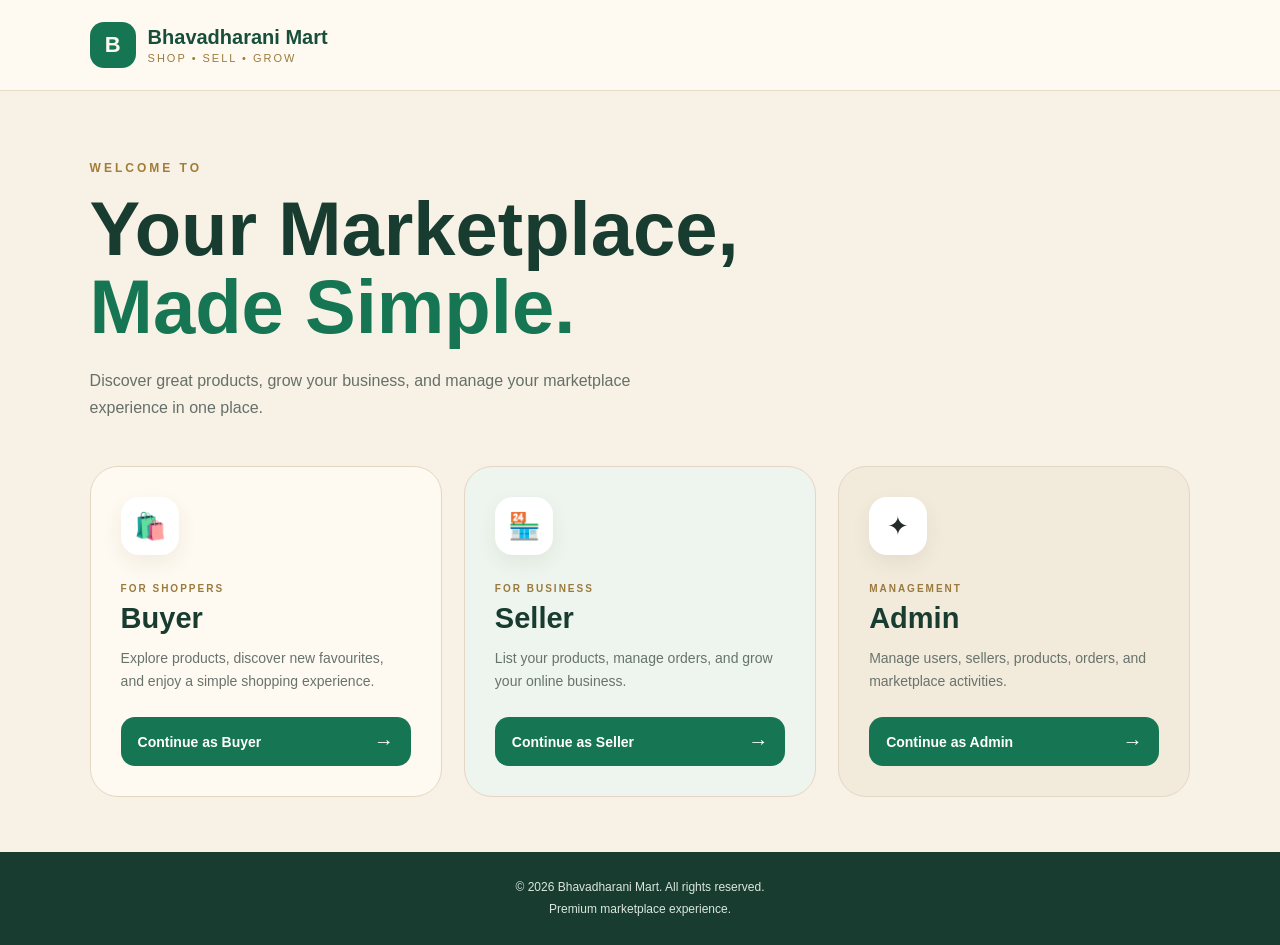
==== index.html @ 81894772 "Initial commit" ====
<!DOCTYPE html>
<html lang="en">
<head>
    <meta charset="UTF-8">
    <meta name="viewport" content="width=device-width, initial-scale=1.0">
    <title>Bhavadharani Mart</title>
    <link rel="stylesheet" href="style.css">
</head>

<body>

    <header class="top-bar">
        <div class="brand">
            <div class="brand-mark">B</div>

            <div>
                <h1>Bhavadharani Mart</h1>
                <p>SHOP • SELL • GROW</p>
            </div>
        </div>
    </header>


    <main class="landing">

        <section class="welcome-section">

            <p class="small-label">WELCOME TO</p>

            <h2>
                Your Marketplace,
                <br>
                <span>Made Simple.</span>
            </h2>

            <p class="welcome-text">
                Discover great products, grow your business,
                and manage your marketplace experience in one place.
            </p>

        </section>


        <section class="role-section">

            <!-- Buyer -->

            <div class="role-card buyer-card">

                <div class="role-icon">🛍️</div>

                <p class="role-label">FOR SHOPPERS</p>

                <h3>Buyer</h3>

                <p>
                    Explore products, discover new favourites,
                    and enjoy a simple shopping experience.
                </p>

                <a href="login.html" class="role-button">
                    Continue as Buyer
                    <span>→</span>
                </a>

            </div>


            <!-- Seller -->

            <div class="role-card seller-card">

                <div class="role-icon">🏪</div>

                <p class="role-label">FOR BUSINESS</p>

                <h3>Seller</h3>

                <p>
                    List your products, manage orders,
                    and grow your online business.
                </p>

                <a href="seller-login.html" class="role-button">
                    Continue as Seller
                    <span>→</span>
                </a>

            </div>


            <!-- Admin -->

            <div class="role-card admin-card">

                <div class="role-icon">✦</div>

                <p class="role-label">MANAGEMENT</p>

                <h3>Admin</h3>

                <p>
                    Manage users, sellers, products,
                    orders, and marketplace activities.
                </p>

                <a href="admin-login.html" class="role-button">
                    Continue as Admin
                    <span>→</span>
                </a>

            </div>

        </section>

    </main>


    <footer>

        <p>© 2026 Bhavadharani Mart. All rights reserved.</p>

        <p>Premium marketplace experience.</p>

    </footer>

</body>
</html>
---- style.css ----
* {
    margin: 0;
    padding: 0;
    box-sizing: border-box;
}

body {
    font-family: Arial, Helvetica, sans-serif;
    background: #f7f1e6;
    color: #252b27;
    min-height: 100vh;
}


/* HEADER */

.top-bar {
    width: 100%;
    padding: 22px 7%;
    background: #fffaf1;
    border-bottom: 1px solid #e7dcc8;
}

.brand {
    display: flex;
    align-items: center;
    gap: 12px;
}

.brand-mark {
    width: 46px;
    height: 46px;
    border-radius: 14px;
    background: #167653;
    color: #fffaf1;
    display: flex;
    align-items: center;
    justify-content: center;
    font-size: 22px;
    font-weight: bold;
}

.brand h1 {
    font-size: 20px;
    color: #174f3b;
}

.brand p {
    margin-top: 3px;
    font-size: 11px;
    letter-spacing: 2px;
    color: #9b7a3d;
}


/* MAIN */

.landing {
    width: 86%;
    max-width: 1250px;
    margin: auto;
    padding: 70px 0 55px;
}


/* WELCOME */

.welcome-section {
    max-width: 720px;
    margin-bottom: 45px;
}

.small-label {
    color: #a27d38;
    font-size: 12px;
    font-weight: bold;
    letter-spacing: 3px;
    margin-bottom: 15px;
}

.welcome-section h2 {
    font-size: clamp(42px, 6vw, 76px);
    line-height: 1.02;
    font-weight: 700;
    color: #183d30;
}

.welcome-section h2 span {
    color: #167653;
}

.welcome-text {
    max-width: 600px;
    margin-top: 22px;
    color: #667069;
    font-size: 16px;
    line-height: 1.7;
}


/* ROLE CARDS */

.role-section {
    display: grid;
    grid-template-columns: repeat(3, 1fr);
    gap: 22px;
}

.role-card {
    min-height: 330px;
    padding: 30px;
    border-radius: 28px;
    position: relative;
    overflow: hidden;
    border: 1px solid #e3d7c3;
    transition: transform 0.25s ease, box-shadow 0.25s ease;
}

.role-card:hover {
    transform: translateY(-7px);
    box-shadow: 0 18px 40px rgba(40, 60, 48, 0.12);
}

.buyer-card {
    background: #fffaf1;
}

.seller-card {
    background: #edf5ee;
}

.admin-card {
    background: #f2eadb;
}

.role-icon {
    width: 58px;
    height: 58px;
    border-radius: 18px;
    background: #ffffff;
    display: flex;
    align-items: center;
    justify-content: center;
    font-size: 26px;
    margin-bottom: 28px;
    box-shadow: 0 8px 20px rgba(50, 50, 30, 0.07);
}

.role-label {
    font-size: 10px;
    font-weight: bold;
    letter-spacing: 2px;
    color: #9b7a3d;
    margin-bottom: 8px;
}

.role-card h3 {
    font-size: 29px;
    color: #183d30;
    margin-bottom: 12px;
}

.role-card > p:not(.role-label) {
    color: #68736c;
    font-size: 14px;
    line-height: 1.6;
    max-width: 290px;
}

.role-button {
    display: flex;
    align-items: center;
    justify-content: space-between;
    text-decoration: none;
    margin-top: 25px;
    width: 100%;
    padding: 13px 17px;
    border-radius: 14px;
    background: #167653;
    color: white;
    font-size: 14px;
    font-weight: bold;
    transition: background 0.2s ease;
}

.role-button:hover {
    background: #105c40;
}

.role-button span {
    font-size: 20px;
}


/* FOOTER */

footer {
    text-align: center;
    padding: 25px 20px;
    background: #183d30;
    color: #dce7df;
    font-size: 12px;
    line-height: 1.8;
}


/* TABLET / MOBILE */

@media (max-width: 850px) {

    .landing {
        width: 90%;
        padding-top: 50px;
    }

    .role-section {
        grid-template-columns: 1fr;
    }

    .role-card {
        min-height: auto;
    }

    .welcome-section h2 {
        font-size: 48px;
    }
}


/* SMALL MOBILE */

@media (max-width: 500px) {

    .top-bar {
        padding: 18px 5%;
    }

    .brand h1 {
        font-size: 17px;
    }

    .brand-mark {
        width: 42px;
        height: 42px;
    }

    .landing {
        padding: 40px 0;
    }

    .welcome-section h2 {
        font-size: 40px;
    }

    .welcome-text {
        font-size: 14px;
    }

    .role-card {
        padding: 25px;
        border-radius: 22px;
    }
}

/* ============================= */
/* BUYER LOGIN PAGE */
/* ============================= */

.login-page {
    min-height: 100vh;
    display: flex;
    align-items: center;
    justify-content: center;
    padding: 40px 20px;
    background: #f7f1e6;
}

.login-box {
    width: 100%;
    max-width: 470px;
    padding: 42px;
    background: #fffaf1;
    border: 1px solid #e3d7c3;
    border-radius: 30px;
    box-shadow: 0 20px 55px rgba(40, 60, 48, 0.10);
}


/* LOGIN BRAND */

.login-brand {
    display: flex;
    align-items: center;
    gap: 12px;
    margin-bottom: 35px;
}

.login-brand .brand-mark {
    flex-shrink: 0;
}

.login-brand h1 {
    font-size: 19px;
    color: #174f3b;
}

.login-brand p {
    margin-top: 3px;
    font-size: 11px;
    color: #9b7a3d;
}


/* HEADING */

.login-heading {
    margin-bottom: 28px;
}

.login-label {
    color: #a27d38;
    font-size: 10px;
    font-weight: bold;
    letter-spacing: 2px;
    margin-bottom: 8px;
}

.login-heading h2 {
    font-size: 34px;
    color: #183d30;
    margin-bottom: 10px;
}

.login-heading > p:last-child {
    color: #68736c;
    font-size: 14px;
    line-height: 1.6;
}


/* FORM */

.form-group {
    margin-bottom: 20px;
}

.form-group label {
    display: block;
    margin-bottom: 8px;
    color: #304138;
    font-size: 13px;
    font-weight: bold;
}

.form-group input[type="text"],
.form-group input[type="password"] {
    width: 100%;
    padding: 14px 15px;
    border: 1px solid #d9cdbb;
    border-radius: 13px;
    background: #ffffff;
    color: #26332c;
    font-size: 14px;
    outline: none;
}

.form-group input:focus {
    border-color: #167653;
    box-shadow: 0 0 0 3px rgba(22, 118, 83, 0.08);
}


/* PASSWORD */

.password-box {
    position: relative;
}

.password-box input {
    padding-right: 65px !important;
}

.show-password {
    position: absolute;
    right: 12px;
    top: 50%;
    transform: translateY(-50%);
    border: none;
    background: transparent;
    color: #167653;
    font-size: 12px;
    font-weight: bold;
    cursor: pointer;
}


/* REMEMBER + FORGOT */

.login-options {
    display: flex;
    align-items: center;
    justify-content: space-between;
    margin: 5px 0 22px;
    font-size: 12px;
}

.remember-option {
    display: flex;
    align-items: center;
    gap: 7px;
    color: #68736c;
}

.remember-option input {
    accent-color: #167653;
}

.login-options a {
    color: #167653;
    text-decoration: none;
    font-weight: bold;
}


/* LOGIN BUTTON */

.login-button {
    width: 100%;
    padding: 14px;
    border: none;
    border-radius: 14px;
    background: #167653;
    color: white;
    font-size: 14px;
    font-weight: bold;
    cursor: pointer;
    transition: background 0.2s ease;
}

.login-button:hover {
    background: #105c40;
}


/* DIVIDER */

.divider {
    display: flex;
    align-items: center;
    gap: 12px;
    margin: 25px 0;
    color: #a59a8a;
    font-size: 10px;
}

.divider::before,
.divider::after {
    content: "";
    height: 1px;
    flex: 1;
    background: #e1d6c5;
}


/* SOCIAL LOGIN */

.social-login {
    display: grid;
    gap: 10px;
}

.social-button {
    width: 100%;
    padding: 12px;
    border: 1px solid #d9cdbb;
    border-radius: 13px;
    background: #ffffff;
    color: #304138;
    font-size: 13px;
    font-weight: bold;
    cursor: pointer;
}

.social-button:hover {
    background: #f2eadb;
}


/* SIGN UP */

.signup-text {
    margin-top: 25px;
    text-align: center;
    color: #68736c;
    font-size: 12px;
}

.signup-text a {
    color: #167653;
    font-weight: bold;
    text-decoration: none;
}


/* BACK LINK */

.back-link {
    display: block;
    margin-top: 20px;
    text-align: center;
    color: #9b7a3d;
    font-size: 12px;
    font-weight: bold;
    text-decoration: none;
}


/* MESSAGE */

.login-message {
    margin-top: 15px;
    text-align: center;
    color: #167653;
    font-size: 12px;
    line-height: 1.5;
}


/* MOBILE */

@media (max-width: 520px) {

    .login-page {
        padding: 20px 14px;
    }

    .login-box {
        padding: 28px 22px;
        border-radius: 24px;
    }

    .login-heading h2 {
        font-size: 29px;
    }

}

/* ============================= */
/* SELLER LOGIN PAGE */
/* ============================= */

.seller-login-page {
    min-height: 100vh;
    display: flex;
    align-items: center;
    justify-content: center;
    padding: 40px 20px;
    background: #f7f1e6;
}

.seller-login-box {
    width: 100%;
    max-width: 470px;
    padding: 42px;
    background: #fffaf1;
    border: 1px solid #e3d7c3;
    border-radius: 30px;
    box-shadow: 0 20px 55px rgba(40, 60, 48, 0.10);
}


/* SELLER BRAND */

.seller-brand {
    display: flex;
    align-items: center;
    gap: 12px;
    margin-bottom: 35px;
}

.seller-mark {
    width: 46px;
    height: 46px;
    border-radius: 14px;
    background: #167653;
    color: #fffaf1;
    display: flex;
    align-items: center;
    justify-content: center;
    font-size: 22px;
    font-weight: bold;
}

.seller-brand h1 {
    font-size: 19px;
    color: #174f3b;
}

.seller-brand p {
    margin-top: 3px;
    font-size: 11px;
    letter-spacing: 2px;
    color: #9b7a3d;
}


/* SELLER HEADING */

.seller-heading {
    margin-bottom: 28px;
}

.seller-label {
    color: #a27d38;
    font-size: 10px;
    font-weight: bold;
    letter-spacing: 2px;
    margin-bottom: 8px;
}

.seller-heading h2 {
    font-size: 34px;
    color: #183d30;
    margin-bottom: 10px;
}

.seller-heading > p:last-child {
    color: #68736c;
    font-size: 14px;
    line-height: 1.6;
}


/* SELLER FORM */

.seller-form-group {
    margin-bottom: 20px;
}

.seller-form-group label {
    display: block;
    margin-bottom: 8px;
    color: #304138;
    font-size: 13px;
    font-weight: bold;
}

.seller-form-group input {
    width: 100%;
    padding: 14px 15px;
    border: 1px solid #d9cdbb;
    border-radius: 13px;
    background: #ffffff;
    color: #26332c;
    font-size: 14px;
    outline: none;
}

.seller-form-group input:focus {
    border-color: #167653;
    box-shadow: 0 0 0 3px rgba(22, 118, 83, 0.08);
}


/* PASSWORD */

.seller-password-box {
    position: relative;
}

.seller-password-box input {
    padding-right: 65px;
}

#toggleSellerPassword {
    position: absolute;
    right: 12px;
    top: 50%;
    transform: translateY(-50%);
    border: none;
    background: transparent;
    color: #167653;
    font-size: 12px;
    font-weight: bold;
    cursor: pointer;
}


/* OPTIONS */

.seller-options {
    display: flex;
    align-items: center;
    justify-content: space-between;
    margin: 5px 0 22px;
    font-size: 12px;
}

.seller-options label {
    color: #68736c;
}

.seller-options input {
    accent-color: #167653;
}

.seller-options a {
    color: #167653;
    text-decoration: none;
    font-weight: bold;
}


/* LOGIN BUTTON */

.seller-login-button {
    width: 100%;
    padding: 14px;
    border: none;
    border-radius: 14px;
    background: #167653;
    color: white;
    font-size: 14px;
    font-weight: bold;
    cursor: pointer;
}

.seller-login-button:hover {
    background: #105c40;
}


/* DIVIDER */

.seller-divider {
    display: flex;
    align-items: center;
    gap: 12px;
    margin: 25px 0;
    color: #a59a8a;
    font-size: 10px;
}

.seller-divider::before,
.seller-divider::after {
    content: "";
    height: 1px;
    flex: 1;
    background: #e1d6c5;
}


/* NOTE */

.seller-note {
    display: flex;
    gap: 10px;
    align-items: flex-start;
    color: #68736c;
    font-size: 12px;
    line-height: 1.5;
}

.seller-note span {
    color: #167653;
    font-weight: bold;
}

.seller-note p {
    margin: 0;
}


/* BACK LINK */

.seller-back-link {
    display: block;
    margin-top: 20px;
    text-align: center;
    color: #9b7a3d;
    font-size: 12px;
    font-weight: bold;
    text-decoration: none;
}


/* MESSAGE */

.seller-login-message {
    margin-top: 15px;
    text-align: center;
    color: #167653;
    font-size: 12px;
}


/* MOBILE */

@media (max-width: 520px) {

    .seller-login-page {
        padding: 20px 14px;
    }

    .seller-login-box {
        padding: 28px 22px;
        border-radius: 24px;
    }

    .seller-heading h2 {
        font-size: 29px;
    }

}


/* ============================= */
/* SELLER DASHBOARD */
/* ============================= */

.seller-dashboard-header {
    display: flex;
    justify-content: space-between;
    align-items: center;
    padding: 22px 7%;
    background: #fffaf1;
    border-bottom: 1px solid #e3d7c3;
}

.seller-dashboard-header h1 {
    font-size: 21px;
    color: #183d30;
}

.seller-dashboard-header p {
    margin-top: 4px;
    color: #9b7a3d;
    font-size: 10px;
    letter-spacing: 2px;
    font-weight: bold;
}

#sellerLogout {
    border: none;
    padding: 10px 18px;
    border-radius: 12px;
    background: #183d30;
    color: white;
    font-weight: bold;
    cursor: pointer;
}

.seller-dashboard {
    width: 86%;
    max-width: 1250px;
    margin: auto;
    padding: 55px 0;
}

.dashboard-welcome {
    margin-bottom: 35px;
}

.dashboard-welcome > p {
    color: #a27d38;
    font-size: 10px;
    letter-spacing: 2px;
    font-weight: bold;
    margin-bottom: 8px;
}

.dashboard-welcome h2 {
    color: #183d30;
    font-size: 42px;
    margin-bottom: 10px;
}

.dashboard-welcome span {
    color: #68736c;
    font-size: 15px;
}


/* SUMMARY CARDS */

.dashboard-cards {
    display: grid;
    grid-template-columns: repeat(4, 1fr);
    gap: 18px;
}

.dashboard-card {
    padding: 25px;
    border-radius: 22px;
    background: #fffaf1;
    border: 1px solid #e3d7c3;
}

.dashboard-card h3 {
    color: #68736c;
    font-size: 13px;
    margin-bottom: 15px;
}

.dashboard-card p {
    color: #167653;
    font-size: 30px;
    font-weight: bold;
    margin-bottom: 8px;
}

.dashboard-card span {
    color: #9a968c;
    font-size: 11px;
}


/* ACTIONS */

.dashboard-actions {
    display: flex;
    gap: 14px;
    margin: 30px 0;
}

.dashboard-actions button {
    padding: 13px 20px;
    border: none;
    border-radius: 13px;
    background: #167653;
    color: white;
    font-weight: bold;
    cursor: pointer;
}

.dashboard-actions button:hover {
    background: #105c40;
}


/* MANAGEMENT */

.seller-management {
    display: grid;
    grid-template-columns: repeat(3, 1fr);
    gap: 20px;
    margin-top: 20px;
}

.management-card {
    padding: 28px;
    border-radius: 24px;
    background: #edf5ee;
    border: 1px solid #d6e2d7;
}

.management-card h3 {
    color: #183d30;
    font-size: 19px;
    margin-bottom: 12px;
}

.management-card p {
    color: #68736c;
    font-size: 13px;
    line-height: 1.6;
    margin-bottom: 20px;
}

.management-card button {
    border: none;
    padding: 10px 15px;
    border-radius: 11px;
    background: #fffaf1;
    color: #167653;
    font-weight: bold;
    cursor: pointer;
}


/* FOOTER */

.seller-dashboard-footer {
    padding: 25px;
    text-align: center;
    background: #183d30;
    color: #dce7df;
    font-size: 12px;
}


/* MOBILE */

@media (max-width: 900px) {

    .dashboard-cards {
        grid-template-columns: repeat(2, 1fr);
    }

    .seller-management {
        grid-template-columns: 1fr;
    }
}


@media (max-width: 600px) {

    .seller-dashboard-header {
        padding: 18px 5%;
    }

    .seller-dashboard-header h1 {
        font-size: 17px;
    }

    .seller-dashboard {
        width: 90%;
        padding: 40px 0;
    }

    .dashboard-welcome h2 {
        font-size: 32px;
    }

    .dashboard-cards {
        grid-template-columns: 1fr;
    }

    .dashboard-actions {
        flex-direction: column;
    }

    .dashboard-actions button {
        width: 100%;
    }
}
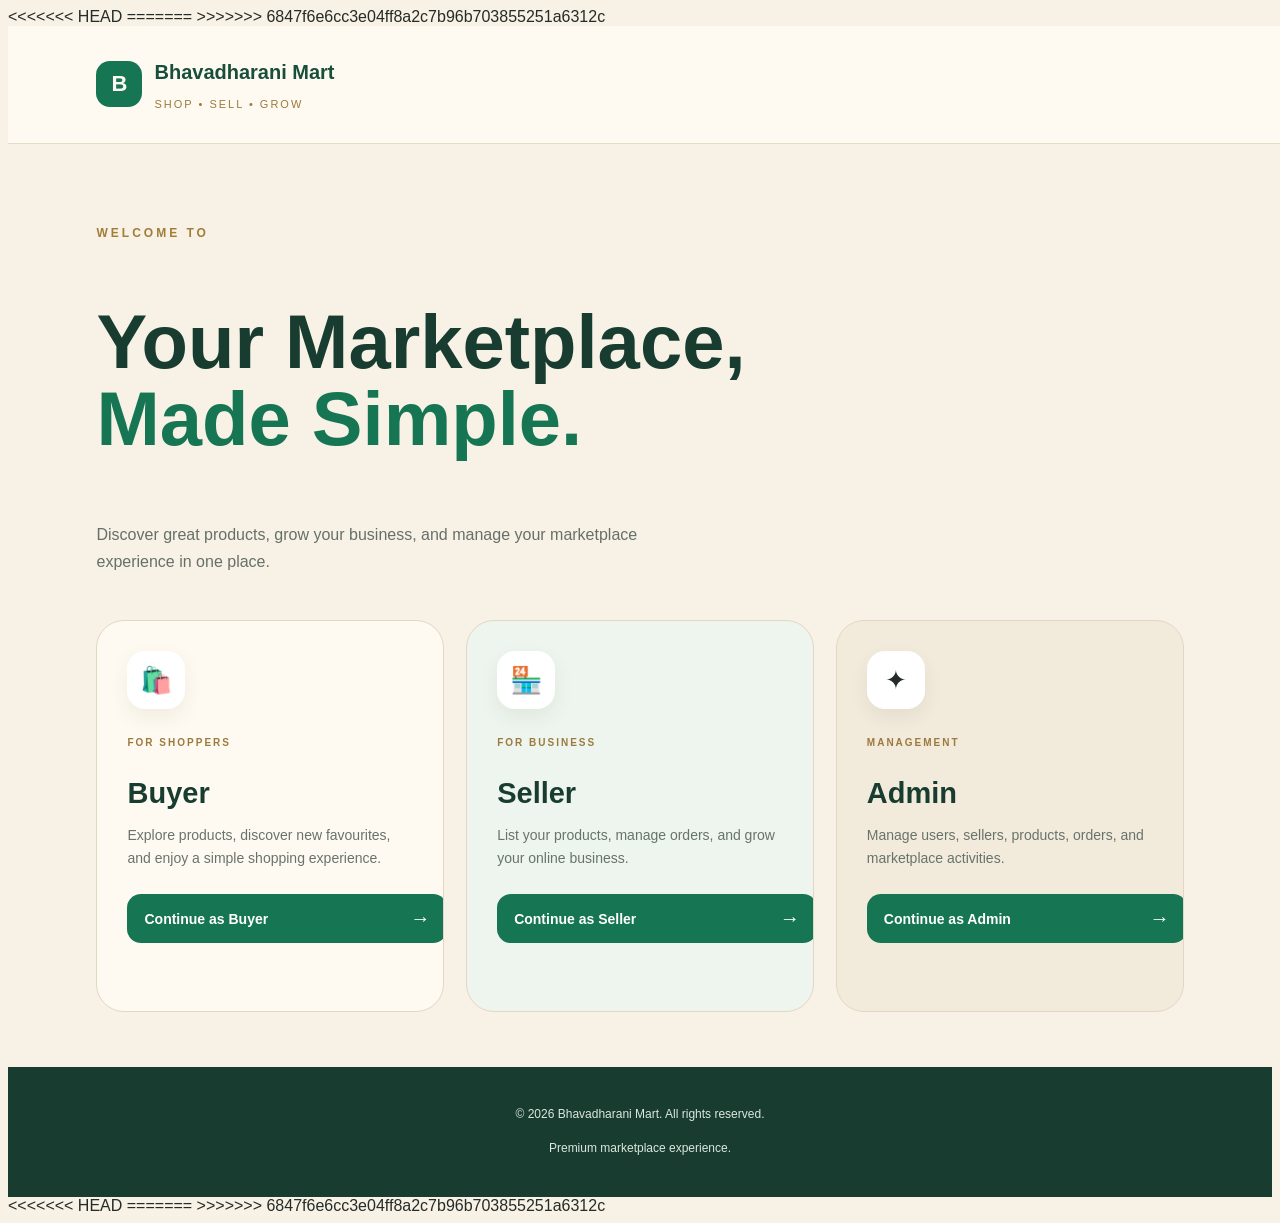
==== commit 41993a43: "Merge GitHub repository with local project" ====
--- a/index.html
+++ b/index.html
@@ -1,3 +1,7 @@
+<<<<<<< HEAD
+
+=======
+>>>>>>> 6847f6e6cc3e04ff8a2c7b96b703855251a6312c
 <!DOCTYPE html>
 <html lang="en">
 <head>
@@ -125,4 +129,8 @@
     </footer>
 
 </body>
-</html>+<<<<<<< HEAD
+</html>
+=======
+</html>
+>>>>>>> 6847f6e6cc3e04ff8a2c7b96b703855251a6312c
--- a/style.css
+++ b/style.css
@@ -1,3 +1,7 @@
+<<<<<<< HEAD
+
+=======
+>>>>>>> 6847f6e6cc3e04ff8a2c7b96b703855251a6312c
 * {
     margin: 0;
     padding: 0;
@@ -1033,4 +1037,20 @@
     .dashboard-actions button {
         width: 100%;
     }
-}+<<<<<<< HEAD
+}
+.products-container {
+    display: flex;
+    flex-direction: row;
+    gap: 20px;
+    justify-content: space-between;
+    align-items: stretch;
+}
+
+.product-card {
+    flex: 1;
+    width: 33.33%;
+}
+=======
+}
+>>>>>>> 6847f6e6cc3e04ff8a2c7b96b703855251a6312c
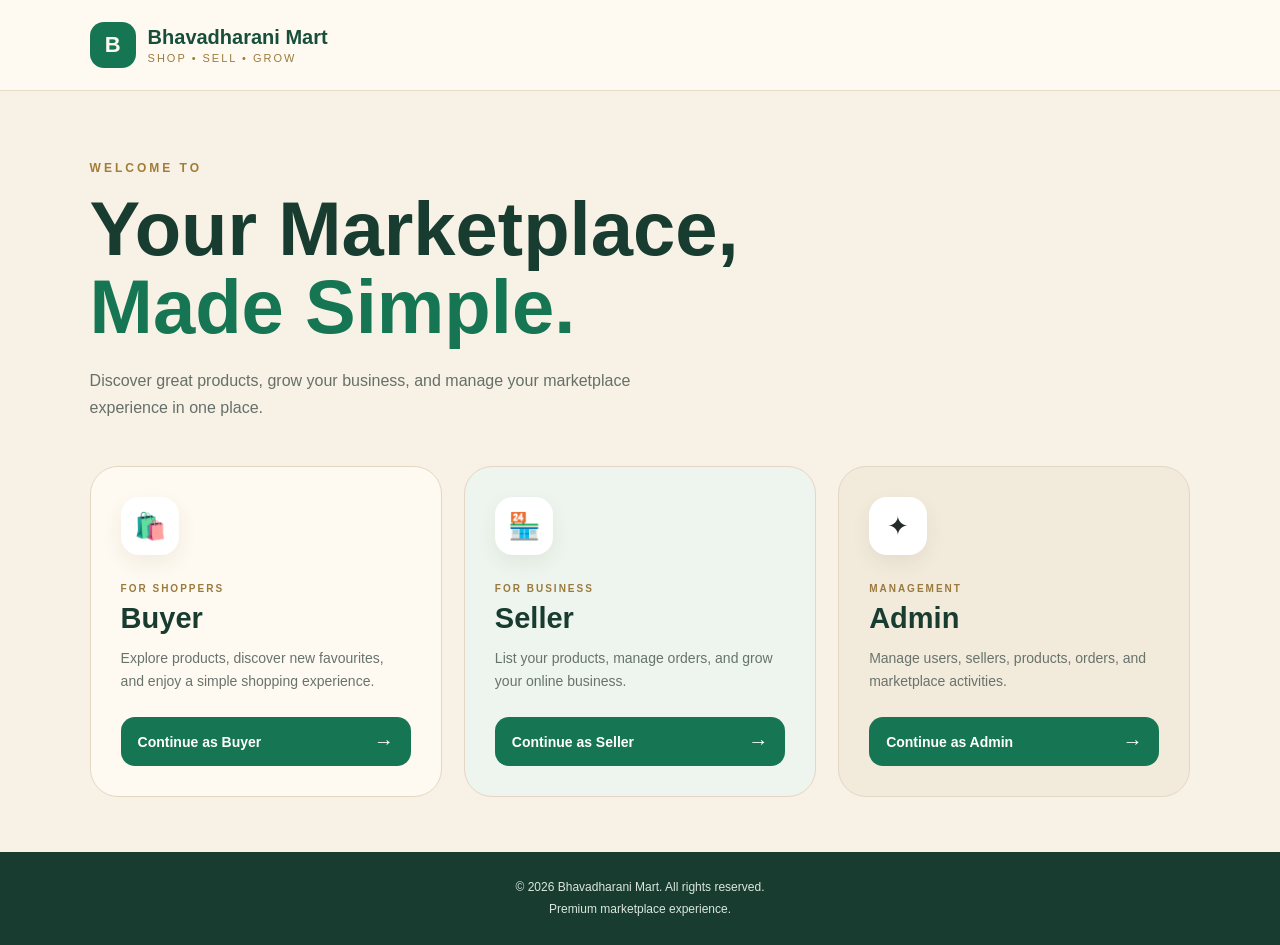
==== commit aa87bff4: "Fix Seller dashboard buttons and product page" ====
--- a/index.html
+++ b/index.html
@@ -1,7 +1,4 @@
-<<<<<<< HEAD
 
-=======
->>>>>>> 6847f6e6cc3e04ff8a2c7b96b703855251a6312c
 <!DOCTYPE html>
 <html lang="en">
 <head>
@@ -129,8 +126,6 @@
     </footer>
 
 </body>
-<<<<<<< HEAD
+
 </html>
-=======
-</html>
->>>>>>> 6847f6e6cc3e04ff8a2c7b96b703855251a6312c
+
--- a/style.css
+++ b/style.css
@@ -1,7 +1,4 @@
-<<<<<<< HEAD
-
-=======
->>>>>>> 6847f6e6cc3e04ff8a2c7b96b703855251a6312c
+
 * {
     margin: 0;
     padding: 0;
@@ -1037,7 +1034,7 @@
     .dashboard-actions button {
         width: 100%;
     }
-<<<<<<< HEAD
+
 }
 .products-container {
     display: flex;
@@ -1051,6 +1048,6 @@
     flex: 1;
     width: 33.33%;
 }
-=======
-}
->>>>>>> 6847f6e6cc3e04ff8a2c7b96b703855251a6312c
+
+
+
